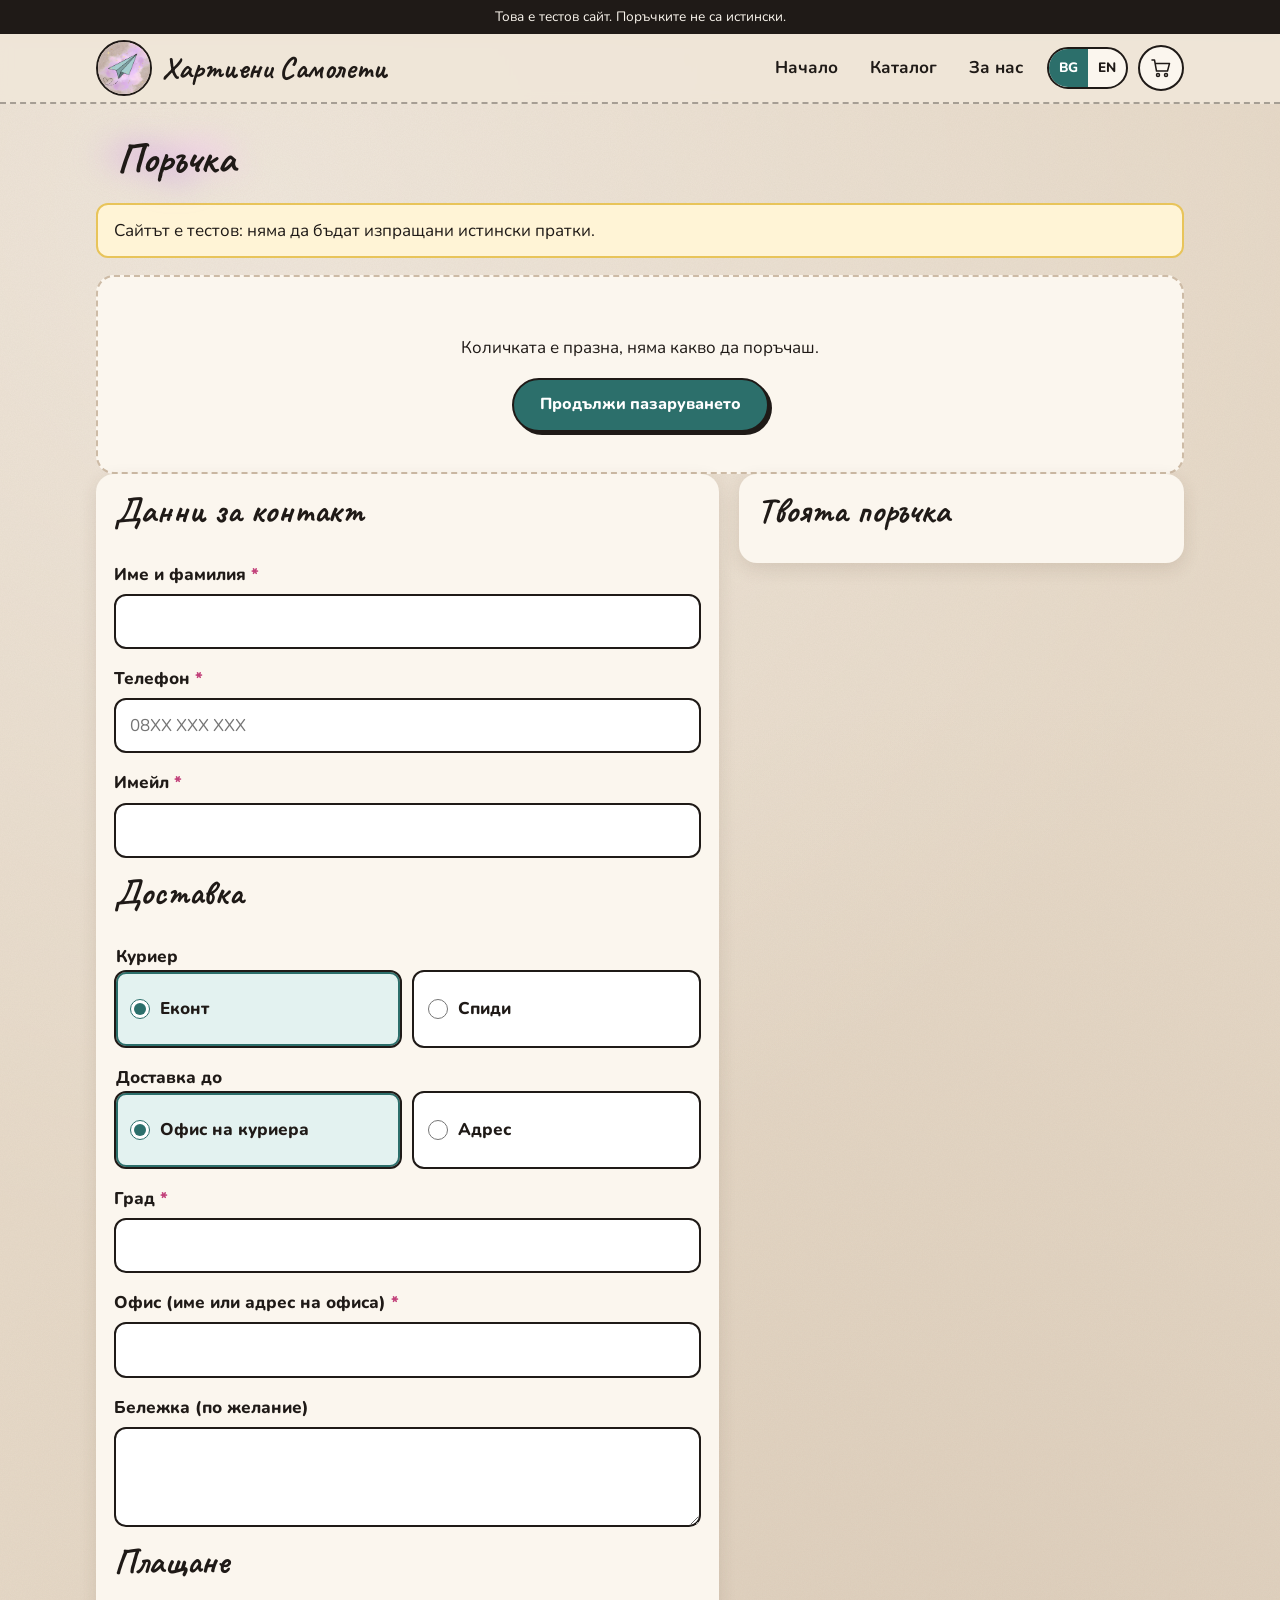
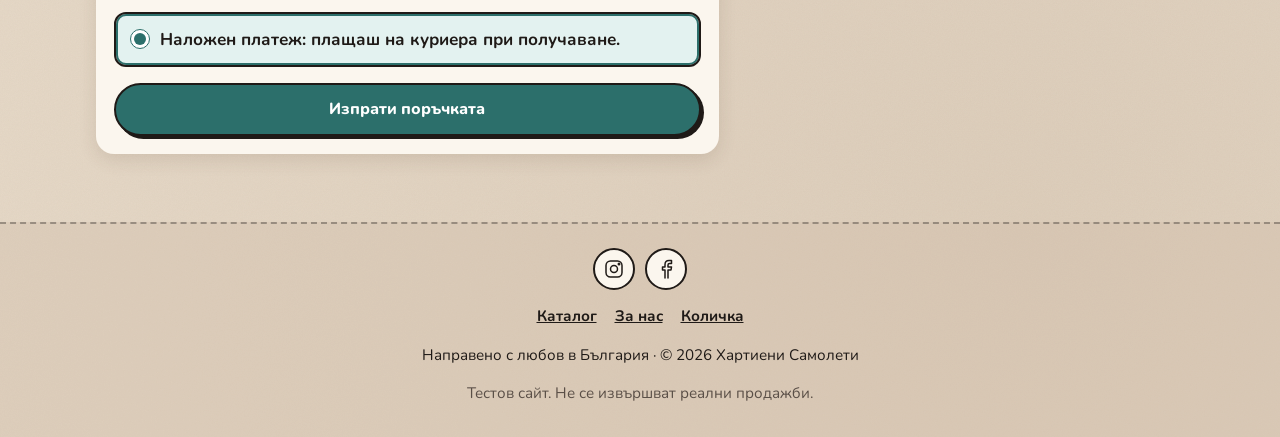
==== checkout.html @ 69cd76d0 "Тестов магазин „Хартиени Самолети“: страници, админ панел, README и CLAUDE.md Статичен сайт за GitHu" ====
<!doctype html>
<html lang="bg">
<head>
  <meta charset="utf-8">
  <meta name="viewport" content="width=device-width, initial-scale=1">
  <title>Поръчка | Хартиени Самолети</title>
  <meta name="description" content="Хартиени Самолети: авторски текстилни торби, картички и книгоразделители с хумористични надписи. Тестов сайт.">
  <meta name="theme-color" content="#e6d9c8">
  <link rel="icon" type="image/png" href="images/icons/favicon.png">
  <link rel="apple-touch-icon" href="images/icons/apple-touch-icon.png">
  <link rel="preconnect" href="https://fonts.googleapis.com">
  <link rel="preconnect" href="https://fonts.gstatic.com" crossorigin>
  <link rel="stylesheet" href="https://fonts.googleapis.com/css2?family=Caveat:wght@600;700&family=Nunito:wght@400;600;700;800&display=swap">
  <link rel="stylesheet" href="css/style.css">
</head>
<body data-page="checkout" data-title="checkout.pageTitle" data-products>
  <div id="site-header"></div>
  <main>
    <section class="section">
      <div class="container">
        <h1><span class="watercolor title-wash" data-i18n="checkout.title"></span></h1>
        <p class="notice" data-i18n="checkout.testNote"></p>
        <div id="checkout-empty" class="empty-state" hidden>
          <p data-i18n="checkout.emptyCart"></p>
          <a class="btn" href="catalog.html" data-i18n="cart.continue"></a>
        </div>
        <div class="checkout-grid" id="checkout-grid">
          <form class="panel form" id="order-form" novalidate>
            <h2 data-i18n="checkout.contact"></h2>
            <div class="field">
              <label for="f-name"><span data-i18n="checkout.name"></span> <span class="req">*</span></label>
              <input id="f-name" name="name" autocomplete="name" required maxlength="100">
            </div>
            <div class="field">
              <label for="f-phone"><span data-i18n="checkout.phone"></span> <span class="req">*</span></label>
              <input id="f-phone" name="phone" type="tel" autocomplete="tel" inputmode="tel" required maxlength="30" placeholder="08XX XXX XXX">
            </div>
            <div class="field">
              <label for="f-email"><span data-i18n="checkout.email"></span> <span class="req">*</span></label>
              <input id="f-email" name="email" type="email" autocomplete="email" required maxlength="120">
            </div>

            <h2 data-i18n="checkout.delivery"></h2>
            <fieldset class="field">
              <legend data-i18n="checkout.courier"></legend>
              <div class="choice-group">
                <label class="choice"><input type="radio" name="courier" value="Еконт" checked> <span data-i18n="checkout.econt"></span></label>
                <label class="choice"><input type="radio" name="courier" value="Спиди"> <span data-i18n="checkout.speedy"></span></label>
              </div>
            </fieldset>
            <fieldset class="field">
              <legend data-i18n="checkout.to"></legend>
              <div class="choice-group">
                <label class="choice"><input type="radio" name="deliveryTo" value="office" checked> <span data-i18n="checkout.toOffice"></span></label>
                <label class="choice"><input type="radio" name="deliveryTo" value="address"> <span data-i18n="checkout.toAddress"></span></label>
              </div>
            </fieldset>
            <div class="field">
              <label for="f-city"><span data-i18n="checkout.city"></span> <span class="req">*</span></label>
              <input id="f-city" name="city" autocomplete="address-level2" required maxlength="80">
            </div>
            <div class="field">
              <label for="f-place"><span id="place-label" data-i18n="checkout.office"></span> <span class="req">*</span></label>
              <input id="f-place" name="place" required maxlength="200">
            </div>
            <div class="field">
              <label for="f-note" data-i18n="checkout.note"></label>
              <textarea id="f-note" name="note" maxlength="1000"></textarea>
            </div>

            <h2 data-i18n="checkout.payment"></h2>
            <label class="choice"><input type="radio" name="payment" value="cod" checked> <span data-i18n="checkout.cod"></span></label>

            <!-- Капан за спам ботове: хората не виждат това поле -->
            <input type="checkbox" name="botcheck" class="visually-hidden" tabindex="-1" autocomplete="off">

            <div id="form-msg" class="notice error" role="alert" hidden></div>
            <button class="btn btn-block" type="submit" id="submit-btn" data-i18n="checkout.submit"></button>
          </form>

          <aside class="panel">
            <h2 data-i18n="checkout.summary"></h2>
            <div id="summary"></div>
          </aside>
        </div>
      </div>
    </section>
  </main>
  <div id="site-footer"></div>
  <script src="js/config.js"></script>
  <script src="js/app.js"></script>
  <script src="js/checkout.js"></script>
</body>
</html>
---- css/style.css ----
/* =========================================================
   Хартиени Самолети: дизайн
   Цветовете идват от логото: крафт хартия, лилав акварел,
   ментов самолет, златни звездички и пунктир със сърце.
   ========================================================= */

:root {
  --kraft: #e6d9c8;
  --kraft-dark: #cdbba6;
  --paper: #fbf6ee;
  --ink: #1f1a17;
  --ink-soft: #5a4f47;
  --lilac: #d7a4e6;
  --pink: #f3c6ee;
  --mint: #a3d3cf;
  --mint-mid: #7fb8b3;
  --mint-dark: #2c6f6b;
  --mint-darker: #1f5451;
  --gold: #e8c45a;
  --sale: #c2417a;
  --radius: 18px;
  --radius-sm: 12px;
  --shadow: 0 6px 18px rgba(70, 50, 30, 0.12);
  --shadow-hover: 0 12px 28px rgba(70, 50, 30, 0.2);
  --font-hand: "Caveat", "Comic Sans MS", cursive;
  --font-body: "Nunito", "Segoe UI", Arial, sans-serif;
  --max: 1120px;
}

* { box-sizing: border-box; }

html { -webkit-text-size-adjust: 100%; }

body {
  margin: 0;
  font-family: var(--font-body);
  font-size: 17px;
  line-height: 1.6;
  color: var(--ink);
  background-color: var(--kraft);
  /* хартиена текстура (шум), генерирана със SVG, без външна картинка */
  background-image:
    url("data:image/svg+xml,%3Csvg xmlns='http://www.w3.org/2000/svg' width='240' height='240'%3E%3Cfilter id='n'%3E%3CfeTurbulence type='fractalNoise' baseFrequency='0.85' numOctaves='3' stitchTiles='stitch'/%3E%3CfeColorMatrix values='0 0 0 0 0.45 0 0 0 0 0.35 0 0 0 0 0.25 0 0 0 0.09 0'/%3E%3C/filter%3E%3Crect width='100%25' height='100%25' filter='url(%23n)'/%3E%3C/svg%3E"),
    radial-gradient(circle at 20% 10%, rgba(255,255,255,0.35), transparent 50%),
    radial-gradient(circle at 80% 90%, rgba(150,120,90,0.12), transparent 55%);
  min-height: 100vh;
  display: flex;
  flex-direction: column;
}

main { flex: 1; }

img { max-width: 100%; display: block; }

a { color: var(--mint-darker); }
a:hover { color: var(--ink); }

h1, h2, h3, .hand {
  font-family: var(--font-hand);
  font-weight: 700;
  line-height: 1.1;
  margin: 0 0 0.4em;
}
h1 { font-size: 2.6rem; }
h2 { font-size: 2.2rem; }
h3 { font-size: 1.7rem; }

.container {
  width: 100%;
  max-width: var(--max);
  margin: 0 auto;
  padding: 0 16px;
}

.section { padding: 28px 0; }

.visually-hidden {
  position: absolute !important;
  width: 1px; height: 1px; overflow: hidden;
  clip: rect(0 0 0 0); white-space: nowrap;
}

:focus-visible {
  outline: 3px solid var(--mint-dark);
  outline-offset: 2px;
}

/* ---------- Тестова лента ---------- */
.test-banner {
  background: var(--ink);
  color: var(--paper);
  text-align: center;
  font-size: 0.85rem;
  padding: 6px 12px;
}

/* ---------- Хедър ---------- */
.site-header {
  position: sticky;
  top: 0;
  z-index: 20;
  background: rgba(240, 230, 216, 0.94);
  backdrop-filter: blur(6px);
  border-bottom: 2px dashed rgba(31, 26, 23, 0.35);
}
.header-inner {
  display: flex;
  align-items: center;
  gap: 10px;
  min-height: 68px;
}
.brand {
  display: flex;
  align-items: center;
  gap: 10px;
  text-decoration: none;
  color: var(--ink);
  margin-right: auto;
  min-width: 0;
}
.brand img {
  width: 48px;
  height: 48px;
  border-radius: 50%;
  object-fit: cover;
  border: 2.5px solid var(--ink);
  flex-shrink: 0;
}
.brand span {
  font-family: var(--font-hand);
  font-weight: 700;
  font-size: 1.35rem;
  line-height: 1;
  overflow-wrap: normal;
}

.main-nav {
  display: none;
  position: absolute;
  left: 0; right: 0; top: 100%;
  background: var(--paper);
  border-bottom: 2px dashed rgba(31, 26, 23, 0.35);
  box-shadow: var(--shadow);
  padding: 8px 16px 16px;
}
.main-nav.open { display: block; }
.main-nav a {
  display: block;
  padding: 12px 8px;
  font-weight: 700;
  text-decoration: none;
  color: var(--ink);
  border-radius: var(--radius-sm);
}
.main-nav a[aria-current="page"],
.main-nav a:hover { background: rgba(163, 211, 207, 0.45); }

.icon-btn {
  position: relative;
  display: inline-flex;
  align-items: center;
  justify-content: center;
  width: 46px;
  height: 46px;
  border-radius: 50%;
  border: 2.5px solid var(--ink);
  background: var(--paper);
  color: var(--ink);
  cursor: pointer;
  text-decoration: none;
  flex-shrink: 0;
  transition: transform 0.15s, background 0.15s;
}
.icon-btn:hover { transform: translateY(-2px); background: var(--mint); }
.icon-btn svg { width: 24px; height: 24px; }

.cart-count {
  position: absolute;
  top: -6px; right: -6px;
  min-width: 22px; height: 22px;
  padding: 0 5px;
  border-radius: 11px;
  background: var(--sale);
  color: #fff;
  font-size: 0.75rem;
  font-weight: 800;
  line-height: 22px;
  text-align: center;
  border: 2px solid var(--paper);
}
.cart-count:empty, .cart-count[data-n="0"] { display: none; }

.lang-switch {
  display: inline-flex;
  border: 2.5px solid var(--ink);
  border-radius: 999px;
  overflow: hidden;
  background: var(--paper);
  flex-shrink: 0;
}
.lang-switch button {
  border: 0;
  background: transparent;
  font: inherit;
  font-weight: 800;
  font-size: 0.85rem;
  padding: 8px 10px;
  cursor: pointer;
  color: var(--ink);
}
.lang-switch button[aria-pressed="true"] {
  background: var(--mint-dark);
  color: #fff;
}

@media (min-width: 820px) {
  .menu-toggle { display: none; }
  .main-nav {
    display: flex !important;
    position: static;
    background: none;
    border: 0;
    box-shadow: none;
    padding: 0;
    gap: 4px;
  }
  .main-nav a { padding: 8px 14px; }
  .brand img { width: 56px; height: 56px; }
  .brand span { font-size: 1.9rem; }
}

/* ---------- Акварел, звездички, пунктир ---------- */
.watercolor { position: relative; isolation: isolate; }
.watercolor::before {
  content: "";
  position: absolute;
  inset: -10% -6%;
  z-index: -1;
  background:
    radial-gradient(ellipse 38% 45% at 30% 45%, rgba(215, 164, 230, 0.75), transparent 70%),
    radial-gradient(ellipse 35% 40% at 62% 38%, rgba(243, 198, 238, 0.8), transparent 70%),
    radial-gradient(ellipse 30% 38% at 50% 70%, rgba(196, 150, 225, 0.55), transparent 70%),
    radial-gradient(ellipse 20% 25% at 78% 60%, rgba(243, 198, 238, 0.6), transparent 70%);
  filter: blur(14px);
  border-radius: 50%;
  pointer-events: none;
}
.title-wash {
  display: inline-block;
  padding: 0.1em 0.5em;
}

.stars {
  background-image:
    url("data:image/svg+xml,%3Csvg xmlns='http://www.w3.org/2000/svg' width='220' height='180'%3E%3Cg fill='%23e8c45a'%3E%3Cpath d='M30 20l2 8 8 2-8 2-2 8-2-8-8-2 8-2z'/%3E%3Cpath d='M170 50l1.5 6 6 1.5-6 1.5-1.5 6-1.5-6-6-1.5 6-1.5z'/%3E%3Cpath d='M100 140l2 7 7 2-7 2-2 7-2-7-7-2 7-2z'/%3E%3Ccircle cx='70' cy='60' r='2.2'/%3E%3Ccircle cx='140' cy='110' r='1.8'/%3E%3Ccircle cx='200' cy='150' r='2.4'/%3E%3Ccircle cx='15' cy='120' r='1.6'/%3E%3Ccircle cx='120' cy='25' r='1.5'/%3E%3C/g%3E%3C/svg%3E");
}

.trail {
  height: 48px;
  margin: 8px auto;
  max-width: var(--max);
  background-repeat: no-repeat;
  background-position: center;
  background-size: contain;
  background-image: url("data:image/svg+xml,%3Csvg xmlns='http://www.w3.org/2000/svg' viewBox='0 0 600 60' preserveAspectRatio='xMidYMid meet'%3E%3Cpath d='M10 40 C 120 40 200 40 270 38 C 300 37 312 28 304 16 C 296 6 282 10 284 22 C 286 10 270 4 262 14 C 254 26 276 38 300 42 C 380 48 480 40 560 30' fill='none' stroke='%231f1a17' stroke-width='2.4' stroke-dasharray='9 7' stroke-linecap='round'/%3E%3Cg transform='translate(560 30) rotate(-20)'%3E%3Cpath d='M0 0 L-22 -9 L-16 0 L-22 9 Z' fill='%23a3d3cf' stroke='%231f1a17' stroke-width='2.2' stroke-linejoin='round'/%3E%3C/g%3E%3C/svg%3E");
}

/* ---------- Бутони ---------- */
.btn {
  display: inline-flex;
  align-items: center;
  justify-content: center;
  gap: 8px;
  min-height: 50px;
  padding: 12px 26px;
  border-radius: 999px;
  border: 2.5px solid var(--ink);
  background: var(--mint-dark);
  color: #fff;
  font: inherit;
  font-weight: 800;
  font-size: 1rem;
  text-decoration: none;
  cursor: pointer;
  box-shadow: 3px 3px 0 var(--ink);
  transition: transform 0.15s, box-shadow 0.15s, background 0.15s;
}
.btn:hover { background: var(--mint-darker); color: #fff; transform: translate(-1px, -1px); box-shadow: 4px 4px 0 var(--ink); }
.btn:active { transform: translate(2px, 2px); box-shadow: 1px 1px 0 var(--ink); }
.btn:disabled { opacity: 0.6; cursor: wait; }
.btn-light { background: var(--paper); color: var(--ink); }
.btn-light:hover { background: var(--mint); color: var(--ink); }
.btn-block { width: 100%; }

/* ---------- Hero ---------- */
.hero {
  padding: 36px 0 24px;
  text-align: center;
  overflow: hidden;
}
.hero-inner { display: grid; gap: 20px; align-items: center; justify-items: center; }
.hero-logo {
  width: min(62vw, 300px);
  height: auto;
  aspect-ratio: 1;
  object-fit: cover;
  border-radius: 50%;
  border: 3px solid var(--ink);
  box-shadow: var(--shadow);
  animation: float 6s ease-in-out infinite;
}
@keyframes float {
  0%, 100% { transform: translateY(0) rotate(-1deg); }
  50% { transform: translateY(-8px) rotate(1deg); }
}
@media (prefers-reduced-motion: reduce) { .hero-logo { animation: none; } }
.hero h1 { font-size: clamp(2.8rem, 9vw, 4.4rem); margin-bottom: 0.15em; }
.hero p { font-size: 1.15rem; max-width: 34ch; margin: 0 auto 1.2em; color: var(--ink-soft); }
@media (min-width: 820px) {
  .hero-inner { grid-template-columns: 1fr 1fr; text-align: left; justify-items: start; }
  .hero p { margin-left: 0; }
  .hero-logo { justify-self: center; }
}

/* ---------- Секции ---------- */
.section-head {
  display: flex;
  flex-wrap: wrap;
  align-items: baseline;
  justify-content: space-between;
  gap: 8px 16px;
  margin-bottom: 16px;
}
.section-head h2 { margin: 0; }
.section-head a { font-weight: 800; }

/* ---------- Продуктова решетка ---------- */
.grid {
  display: grid;
  grid-template-columns: repeat(2, 1fr);
  gap: 14px;
}
@media (min-width: 640px) { .grid { grid-template-columns: repeat(3, 1fr); gap: 20px; } }
@media (min-width: 980px) { .grid { grid-template-columns: repeat(4, 1fr); gap: 24px; } }

.card {
  position: relative;
  display: flex;
  flex-direction: column;
  background: var(--paper);
  border-radius: var(--radius);
  box-shadow: var(--shadow);
  overflow: hidden;
  text-decoration: none;
  color: var(--ink);
  transition: transform 0.2s, box-shadow 0.2s;
}
.card:hover { transform: translateY(-4px) rotate(-0.4deg); box-shadow: var(--shadow-hover); color: var(--ink); }
.card-img {
  aspect-ratio: 4 / 5;
  background: #efe6d8;
  overflow: hidden;
}
.card-img img { width: 100%; height: 100%; object-fit: cover; transition: transform 0.4s; }
.card:hover .card-img img { transform: scale(1.04); }
.card-body { padding: 10px 12px 14px; display: flex; flex-direction: column; gap: 4px; flex: 1; }
.card-title { font-weight: 800; font-size: 0.95rem; line-height: 1.3; }
.card-cat { font-size: 0.8rem; color: var(--ink-soft); }
.price { font-weight: 800; color: var(--mint-darker); font-size: 1.05rem; margin-top: auto; }
.price del { color: var(--ink-soft); font-weight: 600; font-size: 0.85em; margin-left: 6px; }
.badge-sale {
  position: absolute;
  top: 10px; left: 10px;
  z-index: 2;
  background: var(--sale);
  color: #fff;
  font-weight: 800;
  font-size: 0.8rem;
  padding: 4px 10px;
  border-radius: 999px;
  border: 2px solid var(--ink);
  transform: rotate(-6deg);
}

/* ---------- Категории ---------- */
.cats {
  display: grid;
  grid-template-columns: repeat(2, 1fr);
  gap: 12px;
}
@media (min-width: 820px) { .cats { grid-template-columns: repeat(5, 1fr); } }
.cat-tile {
  display: flex;
  flex-direction: column;
  align-items: center;
  gap: 8px;
  padding: 18px 10px;
  text-align: center;
  background: var(--paper);
  border: 2.5px solid var(--ink);
  border-radius: var(--radius);
  text-decoration: none;
  color: var(--ink);
  font-weight: 800;
  transition: transform 0.2s, background 0.2s;
}
.cat-tile:hover { transform: translateY(-3px); background: #f4e9f6; color: var(--ink); }
.cat-tile svg { width: 44px; height: 44px; }
.cat-tile small { font-weight: 600; color: var(--ink-soft); }

/* ---------- Банер „Намаление“ ---------- */
.sale-banner {
  position: relative;
  margin: 12px 0;
  padding: 34px 22px;
  border-radius: 28px;
  background: var(--paper);
  border: 2.5px solid var(--ink);
  text-align: center;
  overflow: hidden;
  isolation: isolate;
}
.sale-banner::before {
  content: "";
  position: absolute;
  inset: 0;
  z-index: -1;
  background:
    radial-gradient(ellipse 40% 60% at 15% 40%, rgba(215, 164, 230, 0.7), transparent 70%),
    radial-gradient(ellipse 35% 55% at 85% 60%, rgba(243, 198, 238, 0.85), transparent 70%),
    radial-gradient(ellipse 30% 50% at 55% 20%, rgba(163, 211, 207, 0.6), transparent 70%);
  filter: blur(10px);
}
.sale-banner h2 { font-size: clamp(2.6rem, 10vw, 4rem); color: var(--sale); margin-bottom: 0.1em; }
.sale-banner p { max-width: 40ch; margin: 0 auto 1.2em; font-size: 1.1rem; }

/* ---------- Каталог ---------- */
.filters {
  display: flex;
  flex-direction: column;
  gap: 12px;
  margin-bottom: 20px;
}
.chips { display: flex; gap: 8px; overflow-x: auto; padding: 4px 2px 8px; scrollbar-width: thin; }
.chip {
  flex-shrink: 0;
  border: 2px solid var(--ink);
  background: var(--paper);
  border-radius: 999px;
  padding: 8px 16px;
  font: inherit;
  font-weight: 700;
  font-size: 0.95rem;
  cursor: pointer;
  color: var(--ink);
}
.chip[aria-pressed="true"] { background: var(--mint-dark); color: #fff; }
.search {
  position: relative;
}
.search input {
  width: 100%;
  min-height: 50px;
  padding: 12px 16px 12px 48px;
  border: 2.5px solid var(--ink);
  border-radius: 999px;
  background: var(--paper);
  font: inherit;
}
.search svg { position: absolute; left: 16px; top: 50%; width: 22px; height: 22px; transform: translateY(-50%); }
.muted { color: var(--ink-soft); }
.empty-state {
  text-align: center;
  padding: 40px 16px;
  background: var(--paper);
  border-radius: var(--radius);
  border: 2px dashed var(--kraft-dark);
}

/* ---------- Продукт ---------- */
.product {
  display: grid;
  gap: 24px;
  align-items: start;
}
@media (min-width: 820px) { .product { grid-template-columns: 1.1fr 1fr; gap: 40px; } }
.gallery-main {
  position: relative;
  border-radius: var(--radius);
  overflow: hidden;
  background: var(--paper);
  box-shadow: var(--shadow);
}
.gallery-main img { width: 100%; max-height: 78vh; object-fit: contain; background: #efe6d8; }
.thumbs { display: flex; gap: 10px; margin-top: 10px; }
.thumbs button {
  width: 72px; height: 72px; padding: 0;
  border-radius: var(--radius-sm);
  border: 2.5px solid transparent;
  overflow: hidden; cursor: pointer; background: none;
}
.thumbs button[aria-current="true"] { border-color: var(--ink); }
.thumbs img { width: 100%; height: 100%; object-fit: cover; }
.product-info h1 { font-size: clamp(2.2rem, 7vw, 3rem); }
.product-info .price { font-size: 1.6rem; display: block; margin: 8px 0 16px; }
.product-info p { white-space: pre-line; }
.qty-row { display: flex; flex-wrap: wrap; gap: 12px; align-items: center; margin: 20px 0; }
.toast {
  position: fixed;
  left: 50%; bottom: 20px;
  transform: translate(-50%, 120px);
  background: var(--ink);
  color: #fff;
  padding: 12px 22px;
  border-radius: 999px;
  font-weight: 700;
  z-index: 50;
  transition: transform 0.3s;
  max-width: calc(100% - 32px);
  text-align: center;
}
.toast.show { transform: translate(-50%, 0); }

/* ---------- Количество ---------- */
.qty {
  display: inline-flex;
  align-items: center;
  border: 2.5px solid var(--ink);
  border-radius: 999px;
  background: var(--paper);
  overflow: hidden;
}
.qty button {
  width: 42px; height: 42px;
  border: 0; background: none;
  font-size: 1.3rem; font-weight: 800;
  cursor: pointer; color: var(--ink);
}
.qty button:hover { background: var(--mint); }
.qty span, .qty input {
  min-width: 36px;
  text-align: center;
  font-weight: 800;
  border: 0;
  background: none;
  font: inherit;
  font-weight: 800;
  width: 40px;
}

/* ---------- Количка ---------- */
.panel {
  background: var(--paper);
  border-radius: var(--radius);
  box-shadow: var(--shadow);
  padding: 18px;
}
.cart-layout { display: grid; gap: 20px; }
@media (min-width: 900px) { .cart-layout { grid-template-columns: 1.6fr 1fr; align-items: start; } }
.cart-item {
  display: grid;
  grid-template-columns: 76px 1fr;
  gap: 12px;
  padding: 14px 0;
  border-bottom: 2px dashed var(--kraft-dark);
}
.cart-item:last-child { border-bottom: 0; }
.cart-item img { width: 76px; height: 92px; object-fit: cover; border-radius: var(--radius-sm); }
.cart-item a { color: var(--ink); font-weight: 800; text-decoration: none; }
.cart-item-actions { display: flex; flex-wrap: wrap; align-items: center; justify-content: space-between; gap: 10px; margin-top: 8px; }
.link-btn {
  border: 0; background: none; padding: 6px 0;
  font: inherit; font-size: 0.9rem; font-weight: 700;
  color: var(--sale); cursor: pointer; text-decoration: underline;
}
.summary-row { display: flex; justify-content: space-between; gap: 12px; padding: 6px 0; }
.summary-row.total { font-size: 1.3rem; font-weight: 800; border-top: 2.5px solid var(--ink); margin-top: 8px; padding-top: 12px; }
.summary-note { font-size: 0.85rem; color: var(--ink-soft); }

/* ---------- Форми ---------- */
.form { display: grid; gap: 16px; }
.field { display: grid; gap: 6px; }
.field label, .field legend { font-weight: 800; }
.field input, .field textarea, .field select {
  width: 100%;
  min-height: 50px;
  padding: 12px 14px;
  border: 2px solid var(--ink);
  border-radius: var(--radius-sm);
  background: #fff;
  font: inherit;
  color: var(--ink);
}
.field textarea { min-height: 100px; resize: vertical; }
fieldset { border: 0; padding: 0; margin: 0; }
.req { color: var(--sale); }
.choice-group { display: grid; grid-template-columns: 1fr 1fr; gap: 10px; }
.choice {
  position: relative;
  display: flex;
  align-items: center;
  gap: 10px;
  padding: 12px 14px;
  border: 2px solid var(--ink);
  border-radius: var(--radius-sm);
  background: #fff;
  cursor: pointer;
  font-weight: 700;
}
.choice input { width: 20px; height: 20px; accent-color: var(--mint-dark); margin: 0; }
.choice:has(input:checked) { background: #e3f2f0; box-shadow: inset 0 0 0 2px var(--mint-dark); }
.notice {
  padding: 12px 16px;
  border-radius: var(--radius-sm);
  background: #fff4d6;
  border: 2px solid var(--gold);
}
.notice.error { background: #fde7ee; border-color: var(--sale); }
.notice.ok { background: #e3f2f0; border-color: var(--mint-dark); }
.checkout-grid { display: grid; gap: 20px; }
@media (min-width: 900px) { .checkout-grid { grid-template-columns: 1.4fr 1fr; align-items: start; } }
.mini-item { display: flex; justify-content: space-between; gap: 10px; padding: 6px 0; font-size: 0.95rem; }

/* ---------- За нас ---------- */
.about { display: grid; gap: 24px; align-items: center; }
@media (min-width: 820px) { .about { grid-template-columns: 1fr 1.3fr; } }
.about img { height: auto; aspect-ratio: 1; object-fit: cover; border-radius: 50%; border: 3px solid var(--ink); max-width: 320px; margin: 0 auto; box-shadow: var(--shadow); }
.socials { display: flex; flex-wrap: wrap; gap: 12px; margin-top: 12px; }
.socials .btn svg { width: 22px; height: 22px; }

/* ---------- Благодарим ---------- */
.thanks { text-align: center; max-width: 640px; margin: 0 auto; }
.thanks .big-plane { width: 120px; margin: 0 auto 12px; }

/* ---------- Футър ---------- */
.site-footer {
  margin-top: 40px;
  padding: 24px 0 32px;
  border-top: 2px dashed rgba(31, 26, 23, 0.35);
  background: rgba(205, 187, 166, 0.35);
  font-size: 0.95rem;
}
.footer-inner { display: grid; gap: 14px; justify-items: center; text-align: center; }
.footer-links { display: flex; flex-wrap: wrap; gap: 8px 18px; justify-content: center; }
.footer-links a { color: var(--ink); font-weight: 700; }
.footer-social { display: flex; gap: 10px; }
.footer-social a { width: 42px; height: 42px; }

.loading { text-align: center; padding: 40px; color: var(--ink-soft); }
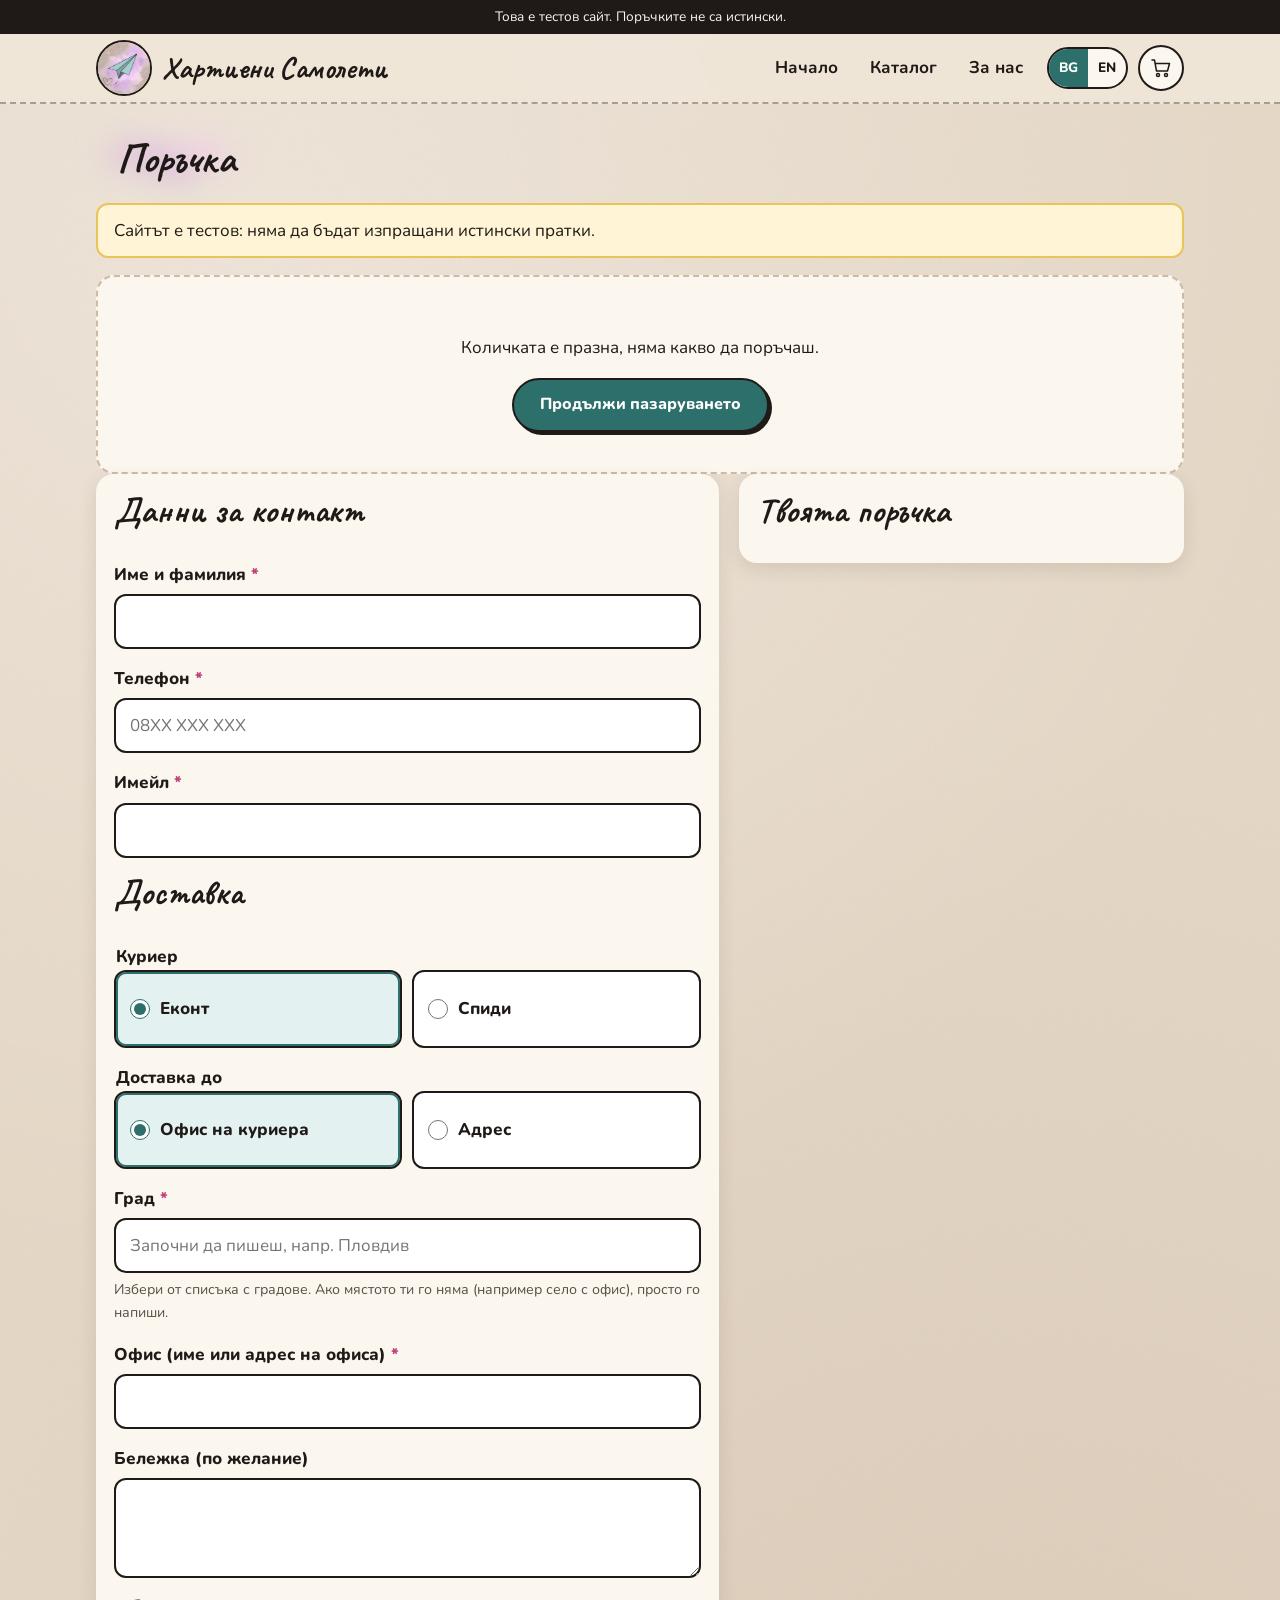
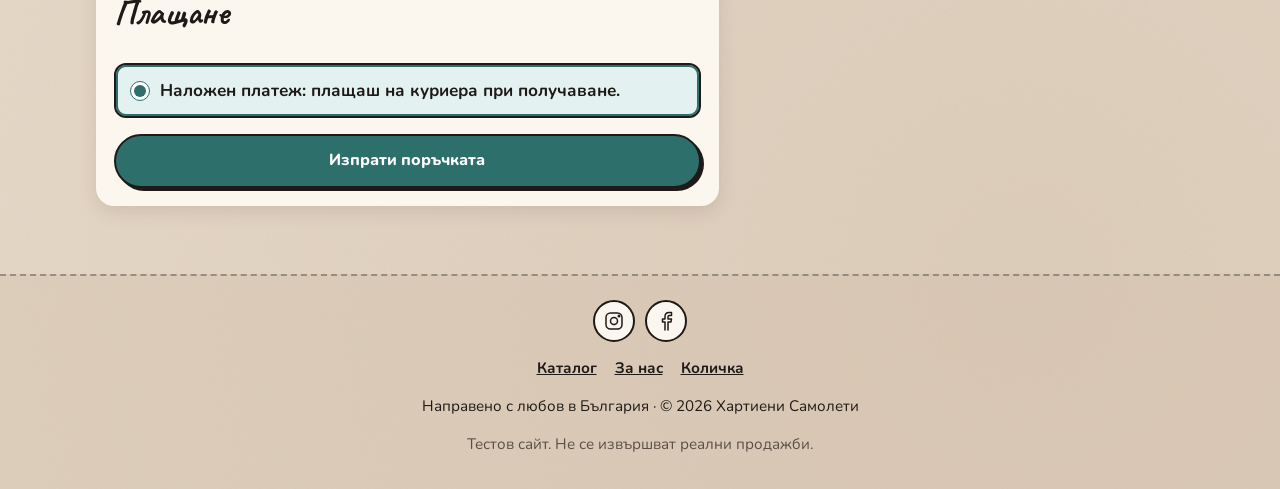
==== commit 3e7440f0: "Падащо меню с градовете при поръчка Полето „Град“ показва списък с всички градове в България. Може д" ====
--- a/checkout.html
+++ b/checkout.html
@@ -57,7 +57,9 @@
             </fieldset>
             <div class="field">
               <label for="f-city"><span data-i18n="checkout.city"></span> <span class="req">*</span></label>
-              <input id="f-city" name="city" autocomplete="address-level2" required maxlength="80">
+              <input id="f-city" name="city" list="city-list" autocomplete="off" required maxlength="80" data-i18n-placeholder="checkout.cityPlaceholder">
+              <datalist id="city-list"></datalist>
+              <small class="muted" data-i18n="checkout.cityHint"></small>
             </div>
             <div class="field">
               <label for="f-place"><span id="place-label" data-i18n="checkout.office"></span> <span class="req">*</span></label>
@@ -89,6 +91,7 @@
   <div id="site-footer"></div>
   <script src="js/config.js"></script>
   <script src="js/app.js"></script>
+  <script src="js/cities.js"></script>
   <script src="js/checkout.js"></script>
 </body>
 </html>
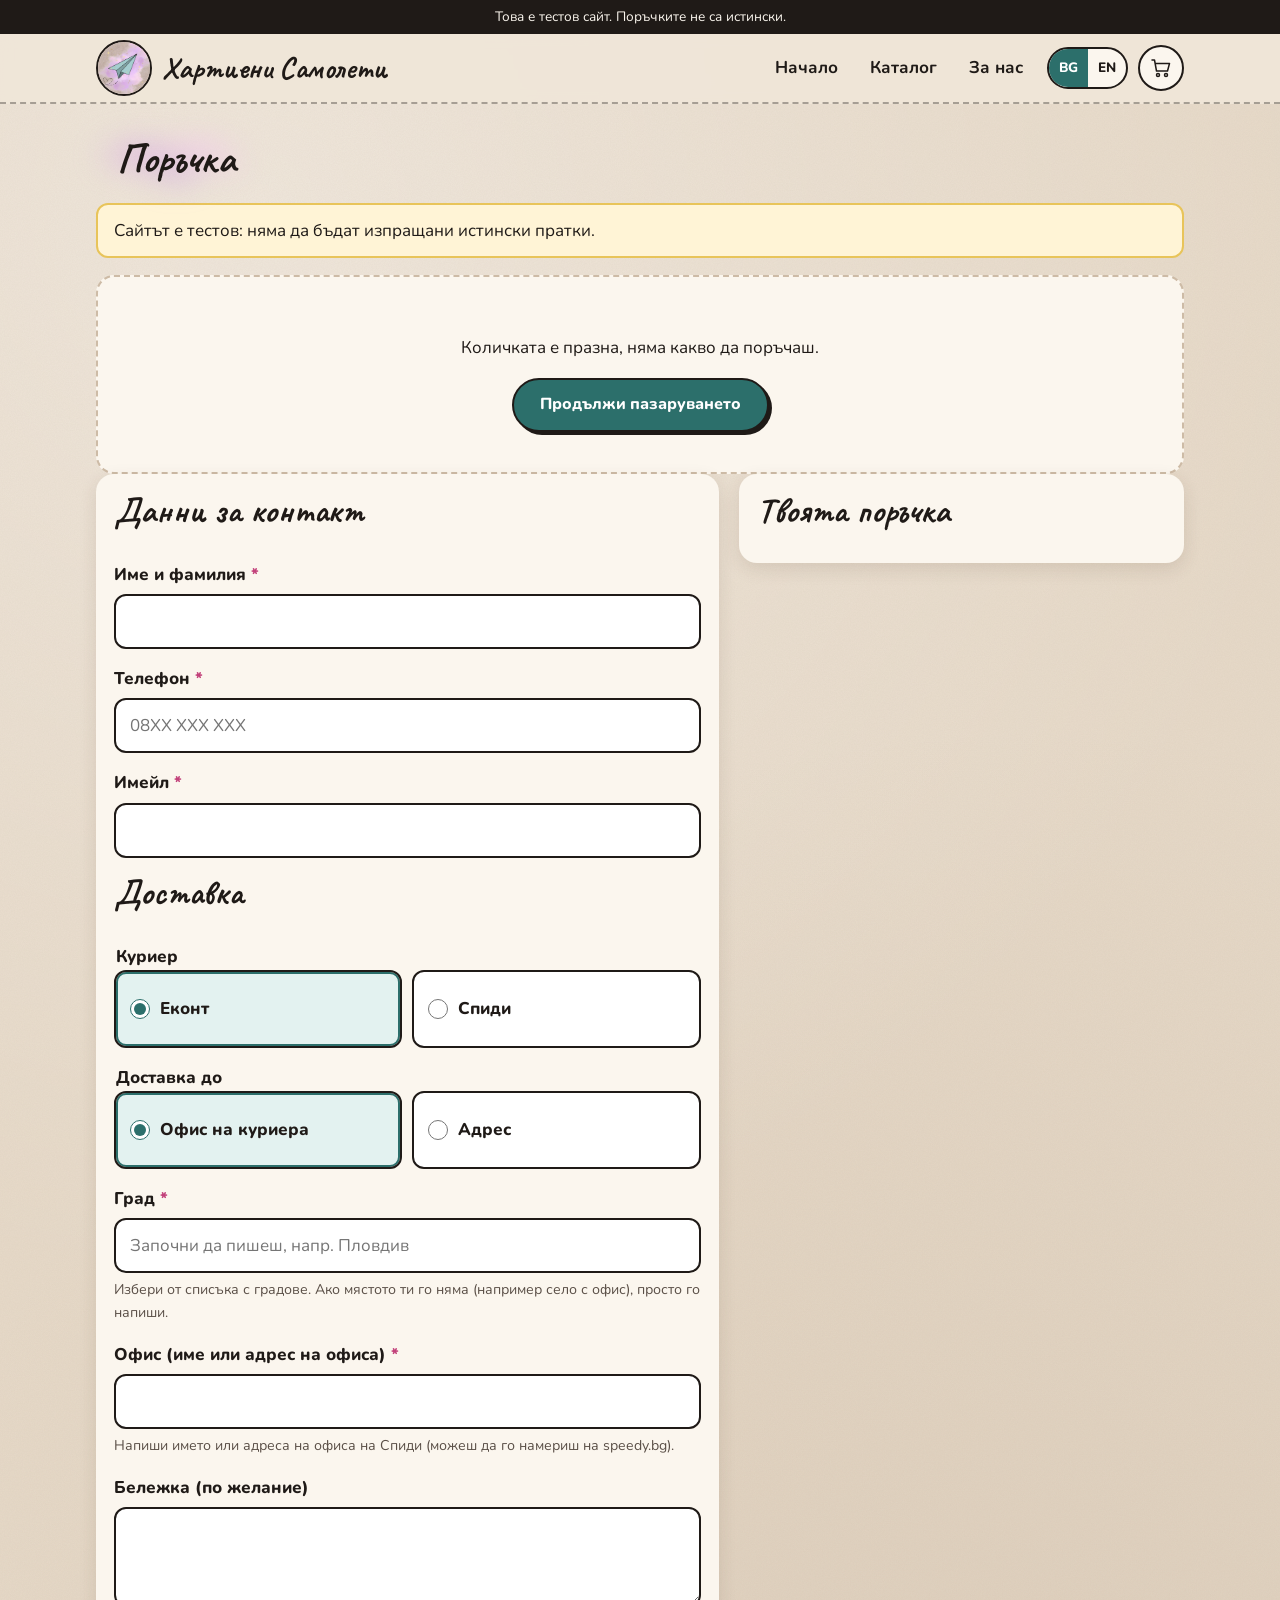
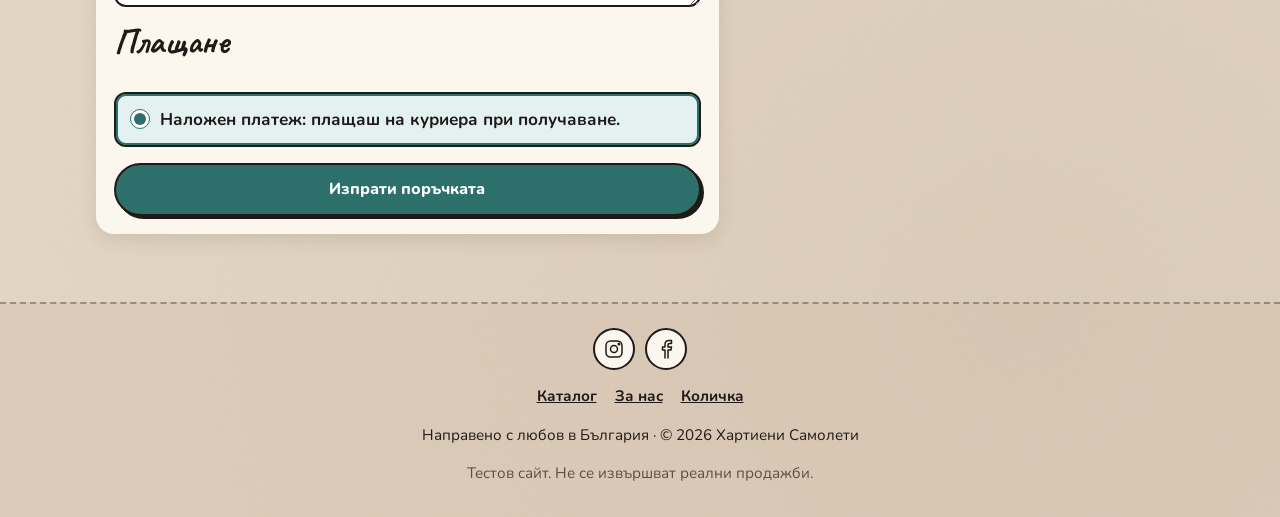
==== commit ce57deed: "Търсачка за офисите на Еконт при поръчка Списъкът с офисите на Еконт се обновява всяка седмица автом" ====
--- a/checkout.html
+++ b/checkout.html
@@ -63,7 +63,9 @@
             </div>
             <div class="field">
               <label for="f-place"><span id="place-label" data-i18n="checkout.office"></span> <span class="req">*</span></label>
-              <input id="f-place" name="place" required maxlength="200">
+              <input id="f-place" name="place" required maxlength="250" autocomplete="off">
+              <datalist id="office-list"></datalist>
+              <small class="muted" id="place-hint" hidden></small>
             </div>
             <div class="field">
               <label for="f-note" data-i18n="checkout.note"></label>
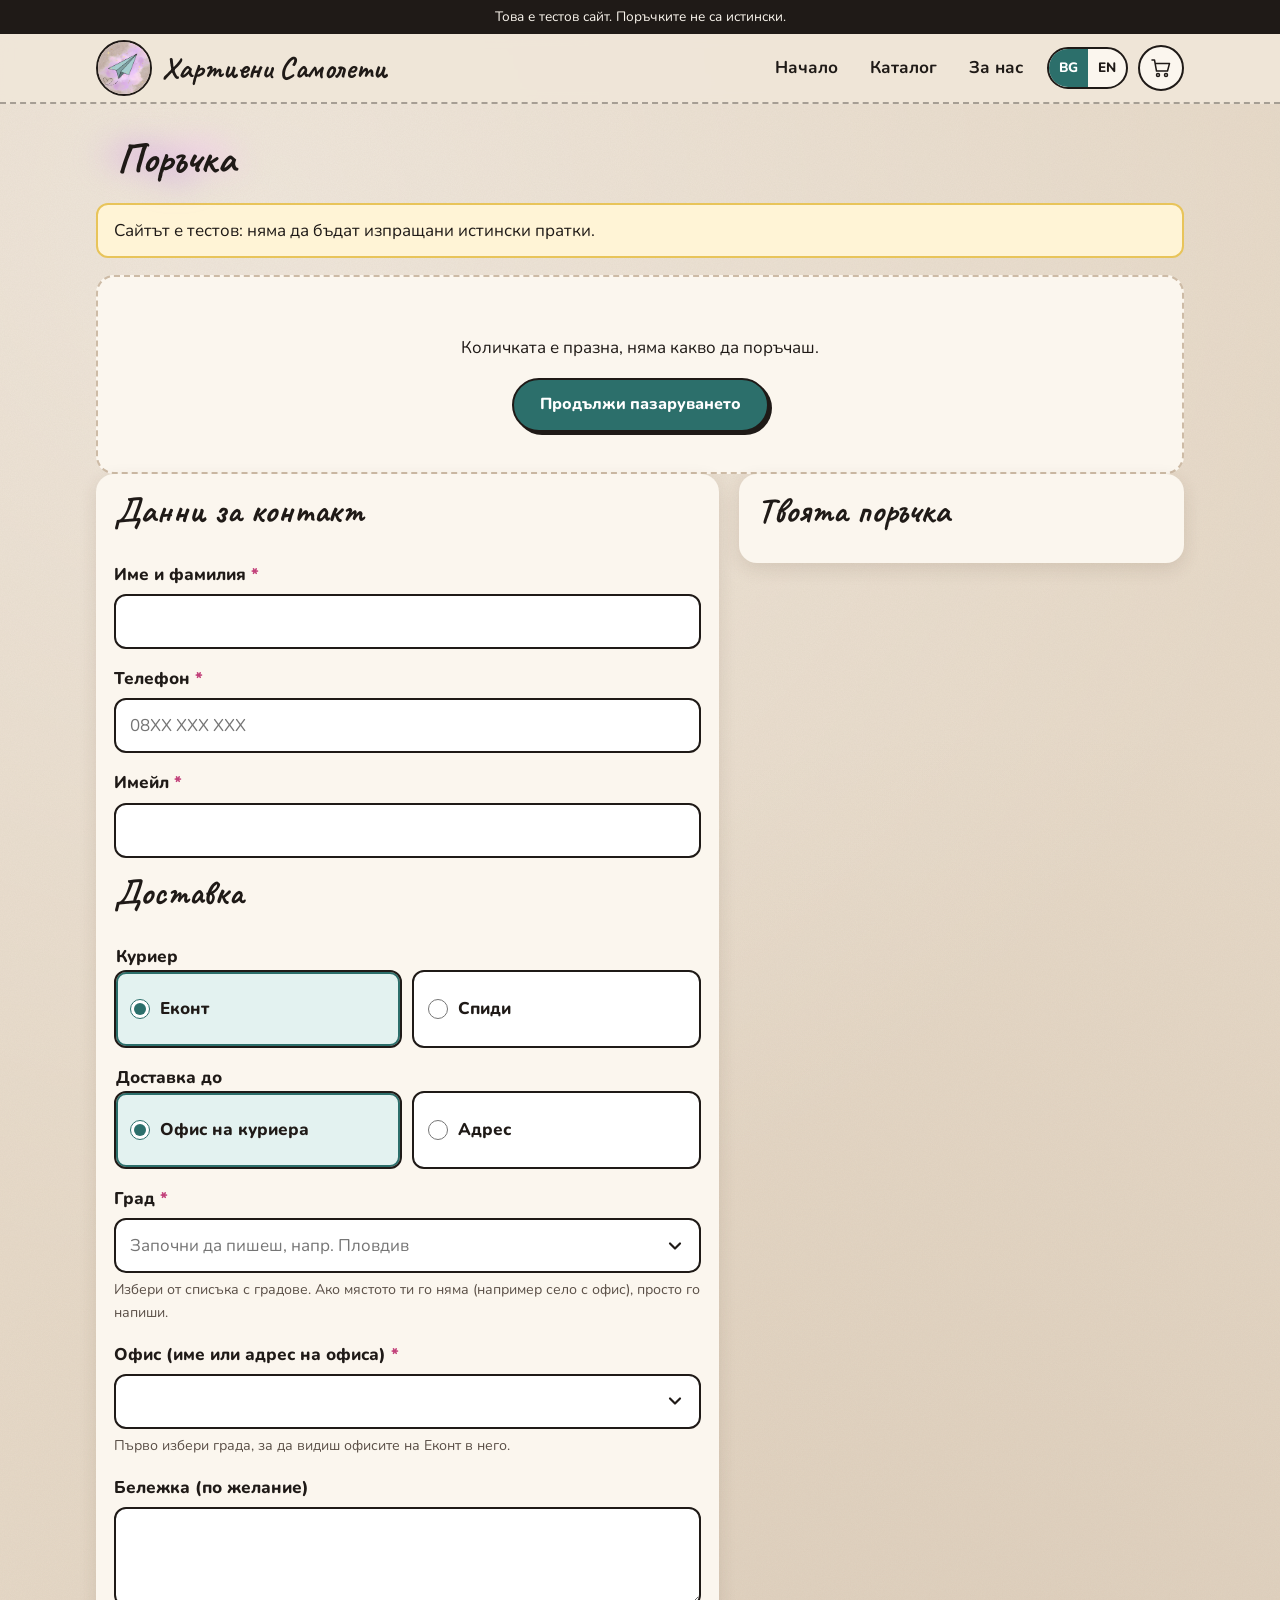
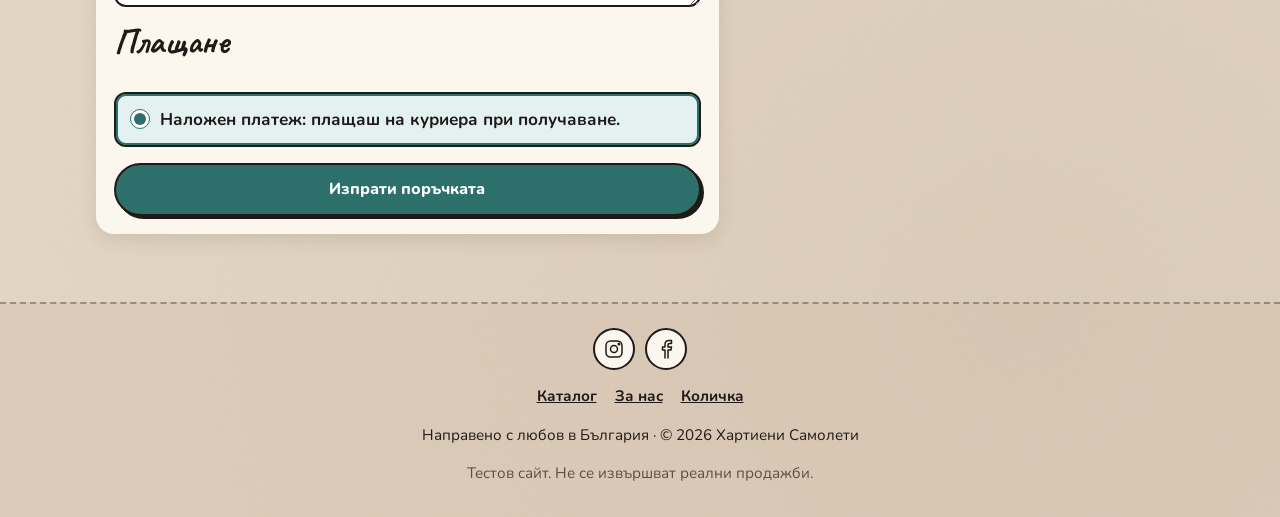
==== commit a93f72e4: "Падащите списъци за град и офис са в стила на сайта Вместо стандартния черен списък на браузъра: све" ====
--- a/checkout.html
+++ b/checkout.html
@@ -57,14 +57,12 @@
             </fieldset>
             <div class="field">
               <label for="f-city"><span data-i18n="checkout.city"></span> <span class="req">*</span></label>
-              <input id="f-city" name="city" list="city-list" autocomplete="off" required maxlength="80" data-i18n-placeholder="checkout.cityPlaceholder">
-              <datalist id="city-list"></datalist>
+              <input id="f-city" name="city" autocomplete="off" required maxlength="80" data-i18n-placeholder="checkout.cityPlaceholder">
               <small class="muted" data-i18n="checkout.cityHint"></small>
             </div>
             <div class="field">
               <label for="f-place"><span id="place-label" data-i18n="checkout.office"></span> <span class="req">*</span></label>
               <input id="f-place" name="place" required maxlength="250" autocomplete="off">
-              <datalist id="office-list"></datalist>
               <small class="muted" id="place-hint" hidden></small>
             </div>
             <div class="field">
@@ -94,6 +92,7 @@
   <script src="js/config.js"></script>
   <script src="js/app.js"></script>
   <script src="js/cities.js"></script>
+  <script src="js/combobox.js"></script>
   <script src="js/checkout.js"></script>
 </body>
 </html>
--- a/css/style.css
+++ b/css/style.css
@@ -647,3 +647,40 @@
 .footer-social a { width: 42px; height: 42px; }
 
 .loading { text-align: center; padding: 40px; color: var(--ink-soft); }
+
+/* ---------- Търсачка с падащ списък (js/combobox.js) ---------- */
+.combo { position: relative; }
+.combo input {
+  padding-right: 44px;
+  background-image: url("data:image/svg+xml,%3Csvg xmlns='http://www.w3.org/2000/svg' viewBox='0 0 24 24' fill='none' stroke='%231f1a17' stroke-width='2.6' stroke-linecap='round' stroke-linejoin='round'%3E%3Cpath d='M6 9l6 6 6-6'/%3E%3C/svg%3E");
+  background-repeat: no-repeat;
+  background-position: right 14px center;
+  background-size: 20px;
+}
+.combo.combo-free input { background-image: none; padding-right: 14px; }
+.combo-list {
+  position: absolute;
+  left: 0; right: 0;
+  top: calc(100% + 6px);
+  z-index: 40;
+  margin: 0;
+  padding: 6px;
+  list-style: none;
+  max-height: 290px;
+  overflow-y: auto;
+  background: var(--paper);
+  border: 2px solid var(--ink);
+  border-radius: var(--radius-sm);
+  box-shadow: var(--shadow-hover);
+}
+.combo-list li {
+  padding: 11px 12px;
+  border-radius: 8px;
+  cursor: pointer;
+  line-height: 1.35;
+  font-size: 0.95rem;
+}
+.combo-list li + li { border-top: 1.5px dashed var(--kraft-dark); }
+.combo-list li strong { color: var(--mint-darker); font-weight: 800; }
+.combo-list li:hover,
+.combo-list li[aria-selected="true"] { background: #e3f2f0; }
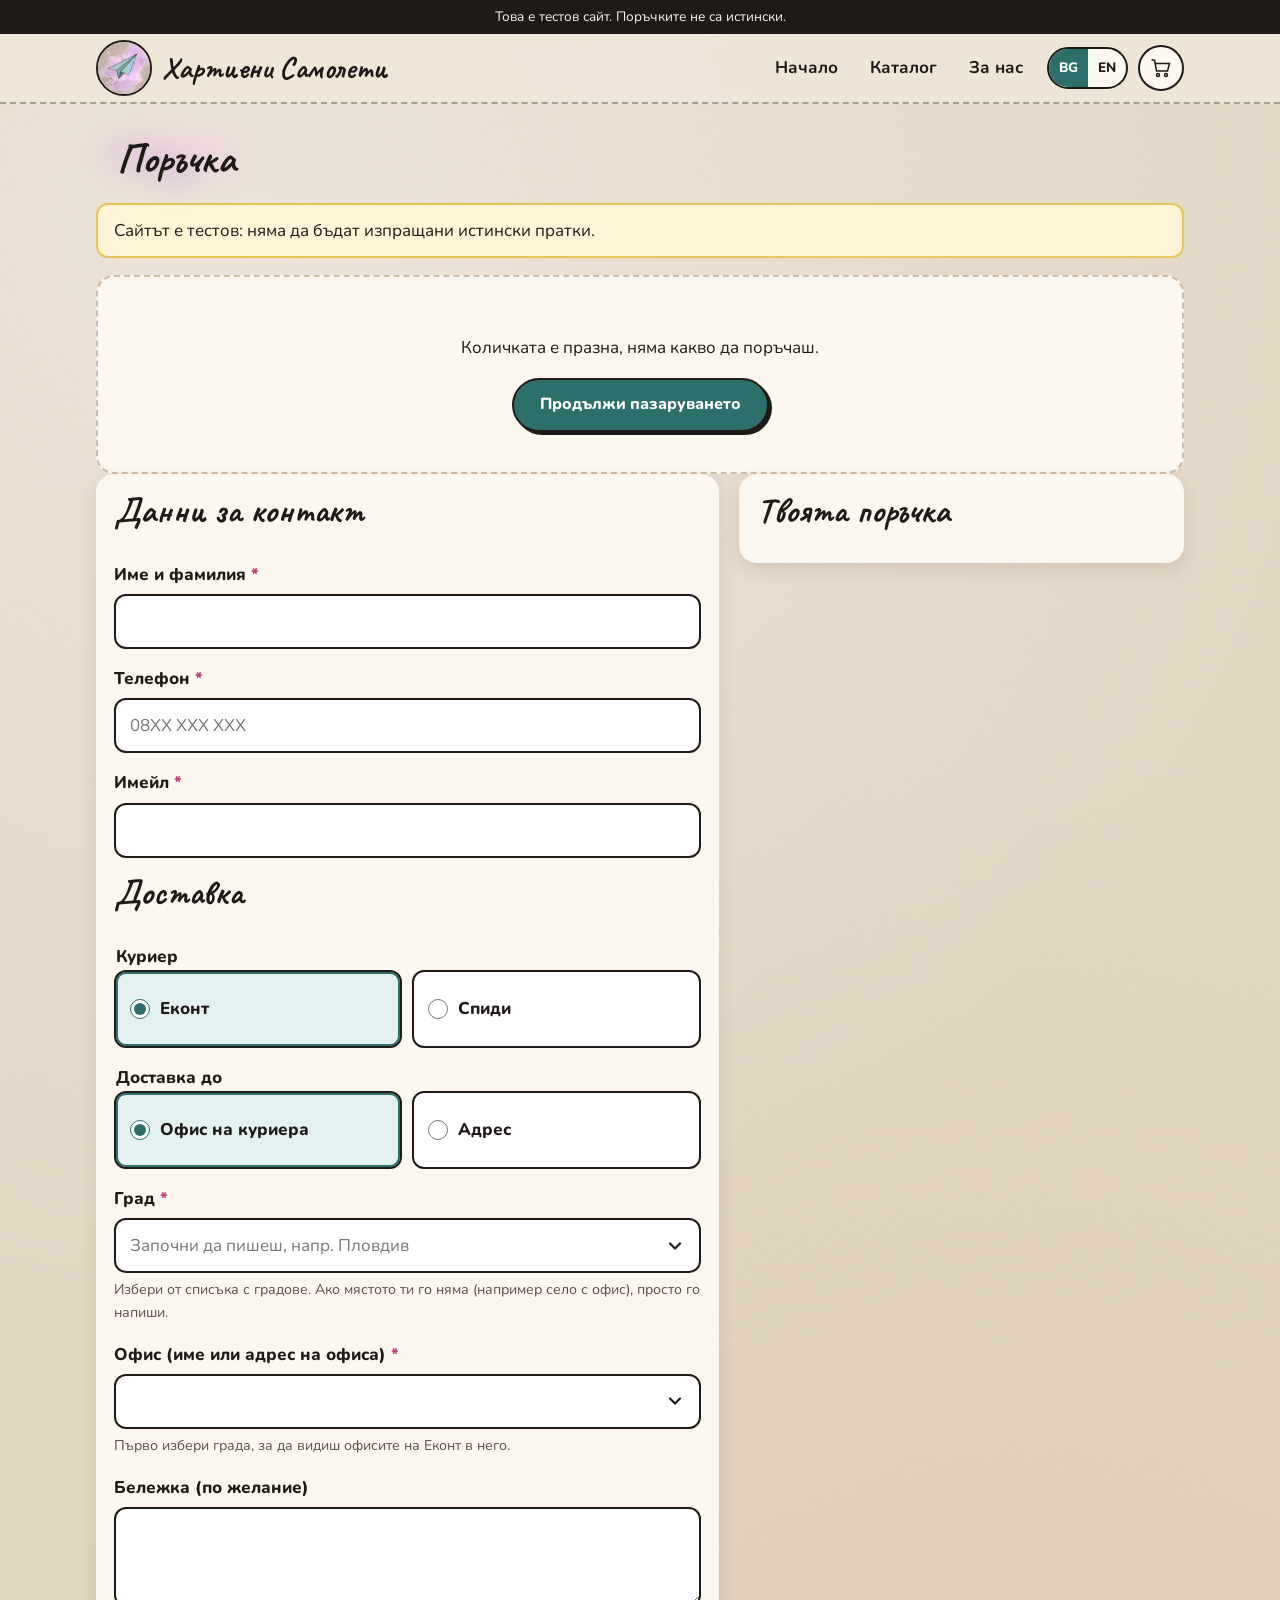
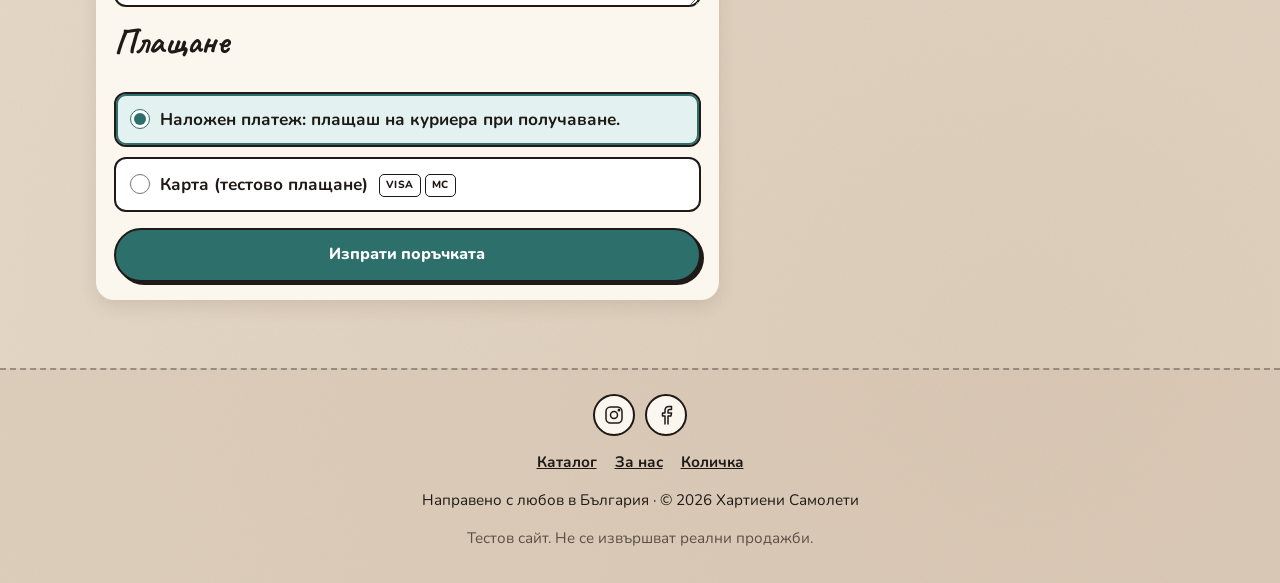
==== commit 10ba5807: "Тестово плащане с карта при поръчка Нов избор „Карта (тестово плащане)“: прозорец с потвърждение на " ====
--- a/checkout.html
+++ b/checkout.html
@@ -71,7 +71,10 @@
             </div>
 
             <h2 data-i18n="checkout.payment"></h2>
-            <label class="choice"><input type="radio" name="payment" value="cod" checked> <span data-i18n="checkout.cod"></span></label>
+            <div class="payment-choices">
+              <label class="choice"><input type="radio" name="payment" value="cod" checked> <span data-i18n="checkout.cod"></span></label>
+              <label class="choice"><input type="radio" name="payment" value="card"> <span><span data-i18n="checkout.card"></span> <span class="card-badges" aria-hidden="true"><span>VISA</span><span>MC</span></span></span></label>
+            </div>
 
             <!-- Капан за спам ботове: хората не виждат това поле -->
             <input type="checkbox" name="botcheck" class="visually-hidden" tabindex="-1" autocomplete="off">
@@ -79,6 +82,18 @@
             <div id="form-msg" class="notice error" role="alert" hidden></div>
             <button class="btn btn-block" type="submit" id="submit-btn" data-i18n="checkout.submit"></button>
           </form>
+
+          <!-- Тестово плащане с карта: не иска и не пази данни за карта -->
+          <dialog class="pay-dialog" id="pay-dialog" aria-labelledby="pay-title">
+            <form method="dialog" class="pay-box">
+              <div class="pay-lock" aria-hidden="true">🔒</div>
+              <h2 id="pay-title" data-i18n="pay.title"></h2>
+              <p class="pay-amount"><span data-i18n="pay.amount"></span> <strong id="pay-total"></strong></p>
+              <p class="notice" data-i18n="pay.note"></p>
+              <button class="btn btn-block" value="pay" id="pay-confirm" data-i18n="pay.confirm"></button>
+              <button class="btn btn-light btn-block" value="cancel" data-i18n="pay.cancel"></button>
+            </form>
+          </dialog>
 
           <aside class="panel">
             <h2 data-i18n="checkout.summary"></h2>
--- a/css/style.css
+++ b/css/style.css
@@ -684,3 +684,26 @@
 .combo-list li strong { color: var(--mint-darker); font-weight: 800; }
 .combo-list li:hover,
 .combo-list li[aria-selected="true"] { background: #e3f2f0; }
+
+/* ---------- Плащане с карта (тестово) ---------- */
+.payment-choices { display: grid; gap: 10px; }
+.card-badges { display: inline-flex; gap: 4px; margin-left: 6px; vertical-align: middle; }
+.card-badges span {
+  font-size: 0.65rem; font-weight: 800; letter-spacing: 0.04em;
+  padding: 2px 6px; border: 1.5px solid var(--ink); border-radius: 5px; background: #fff;
+}
+.pay-dialog {
+  border: 2.5px solid var(--ink);
+  border-radius: var(--radius);
+  padding: 0;
+  width: min(420px, calc(100% - 32px));
+  background: var(--paper);
+  color: var(--ink);
+  box-shadow: var(--shadow-hover);
+}
+.pay-dialog::backdrop { background: rgba(31, 26, 23, 0.45); }
+.pay-box { display: grid; gap: 12px; padding: 24px 20px; text-align: center; }
+.pay-box h2 { margin: 0; }
+.pay-lock { font-size: 2rem; }
+.pay-amount { margin: 0; font-size: 1.1rem; }
+.pay-amount strong { font-size: 1.5rem; color: var(--mint-darker); display: block; }
